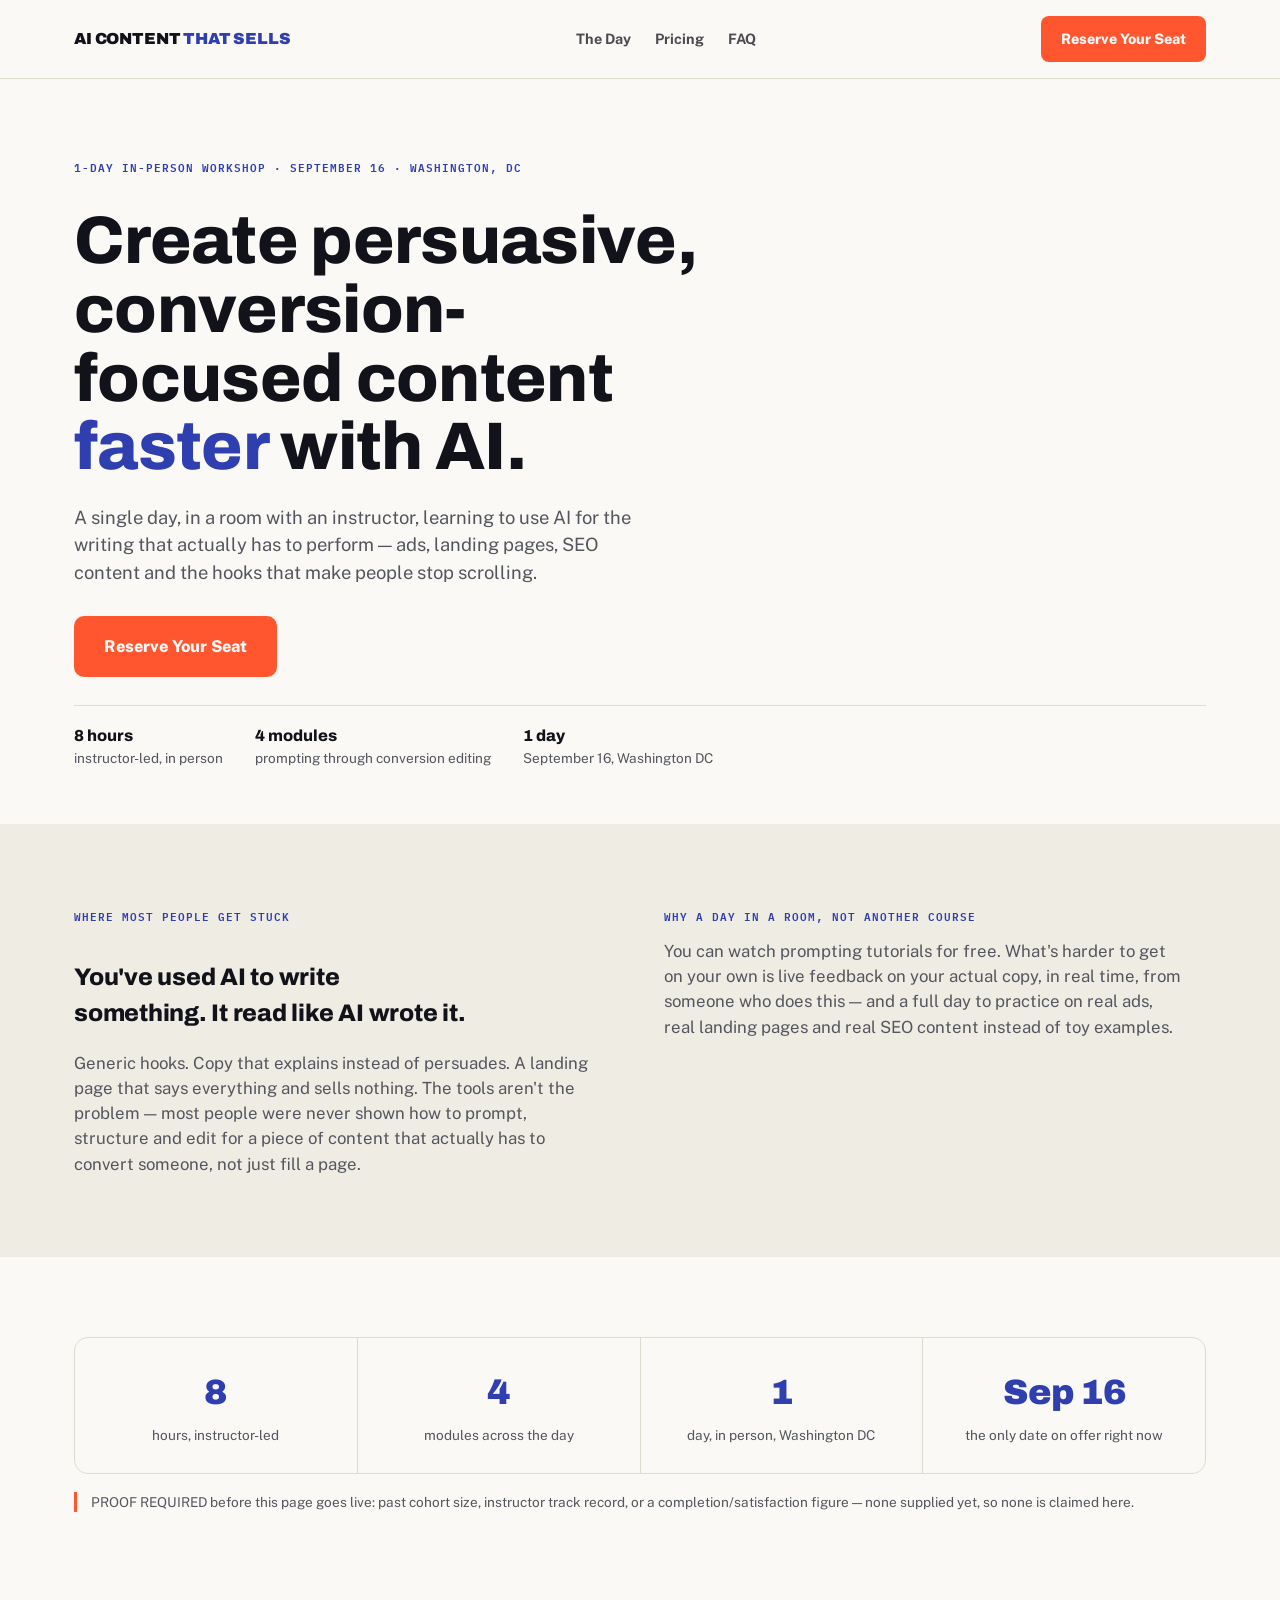
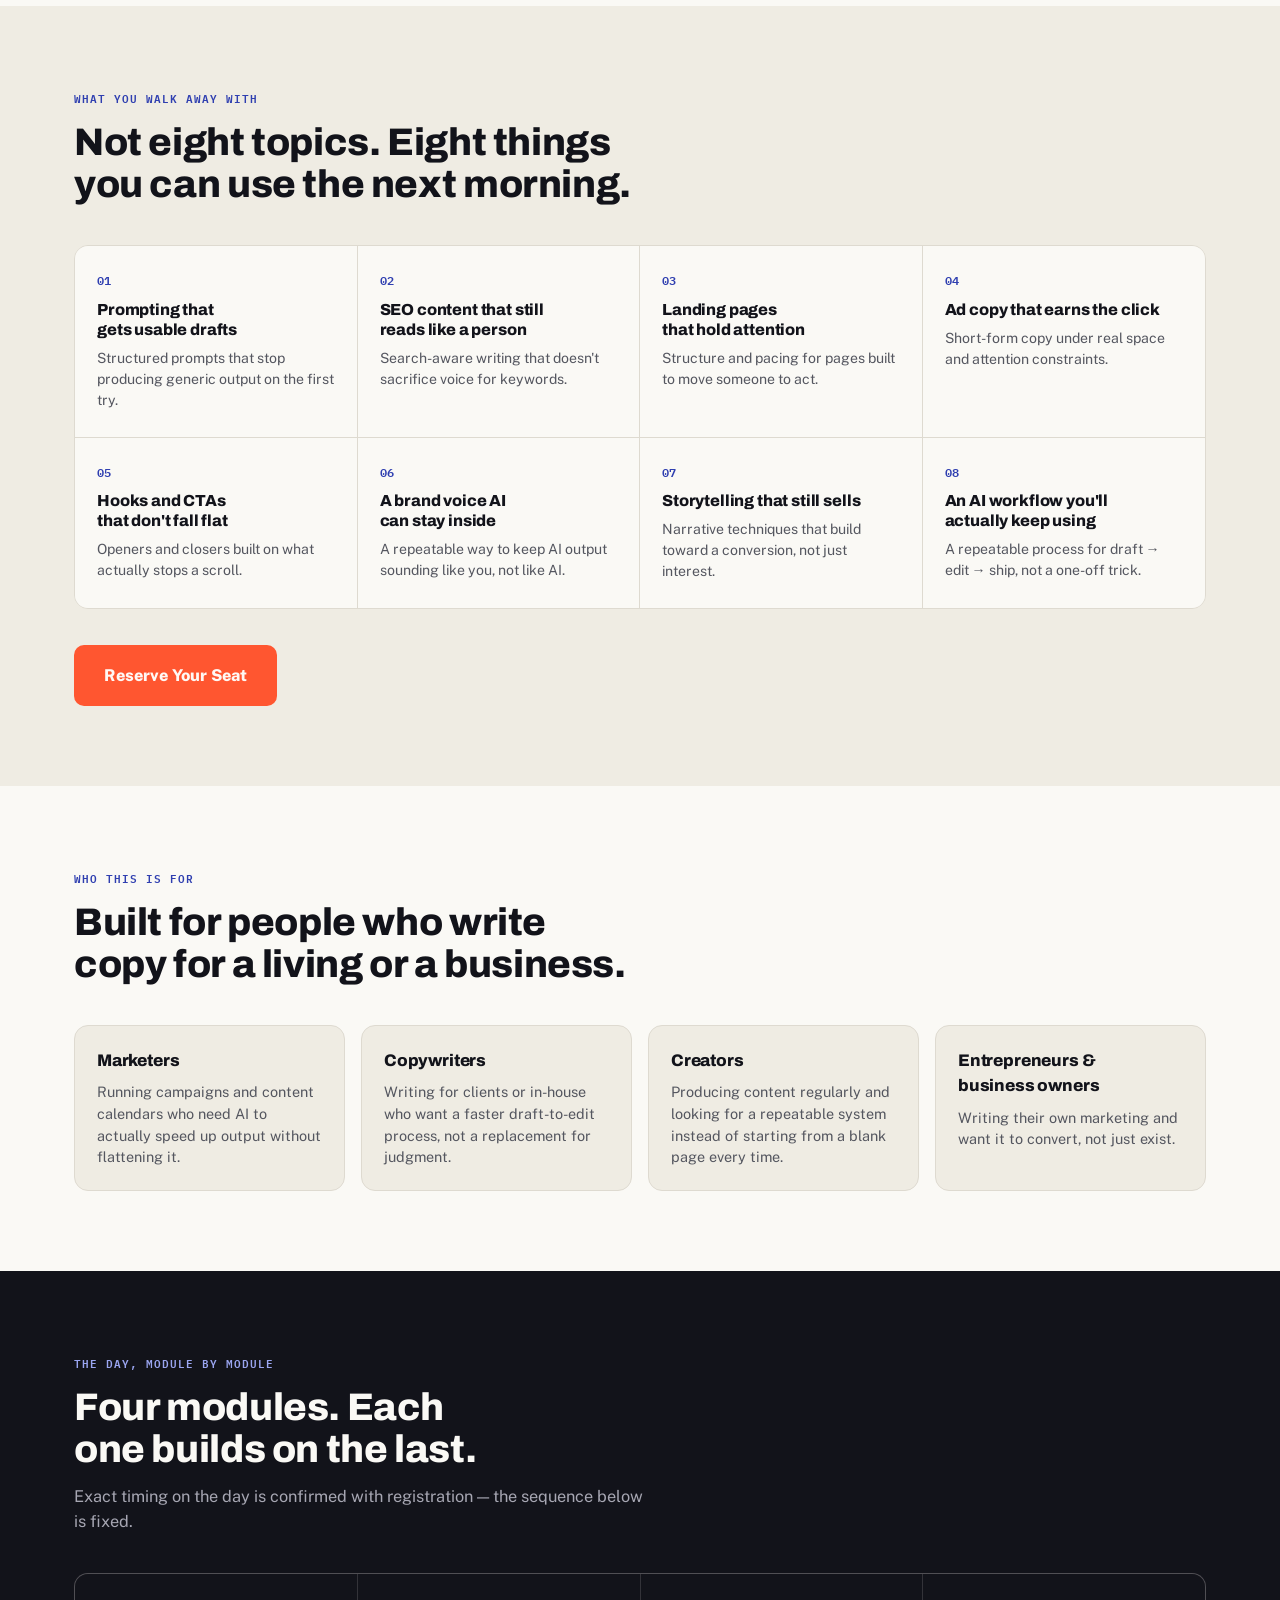
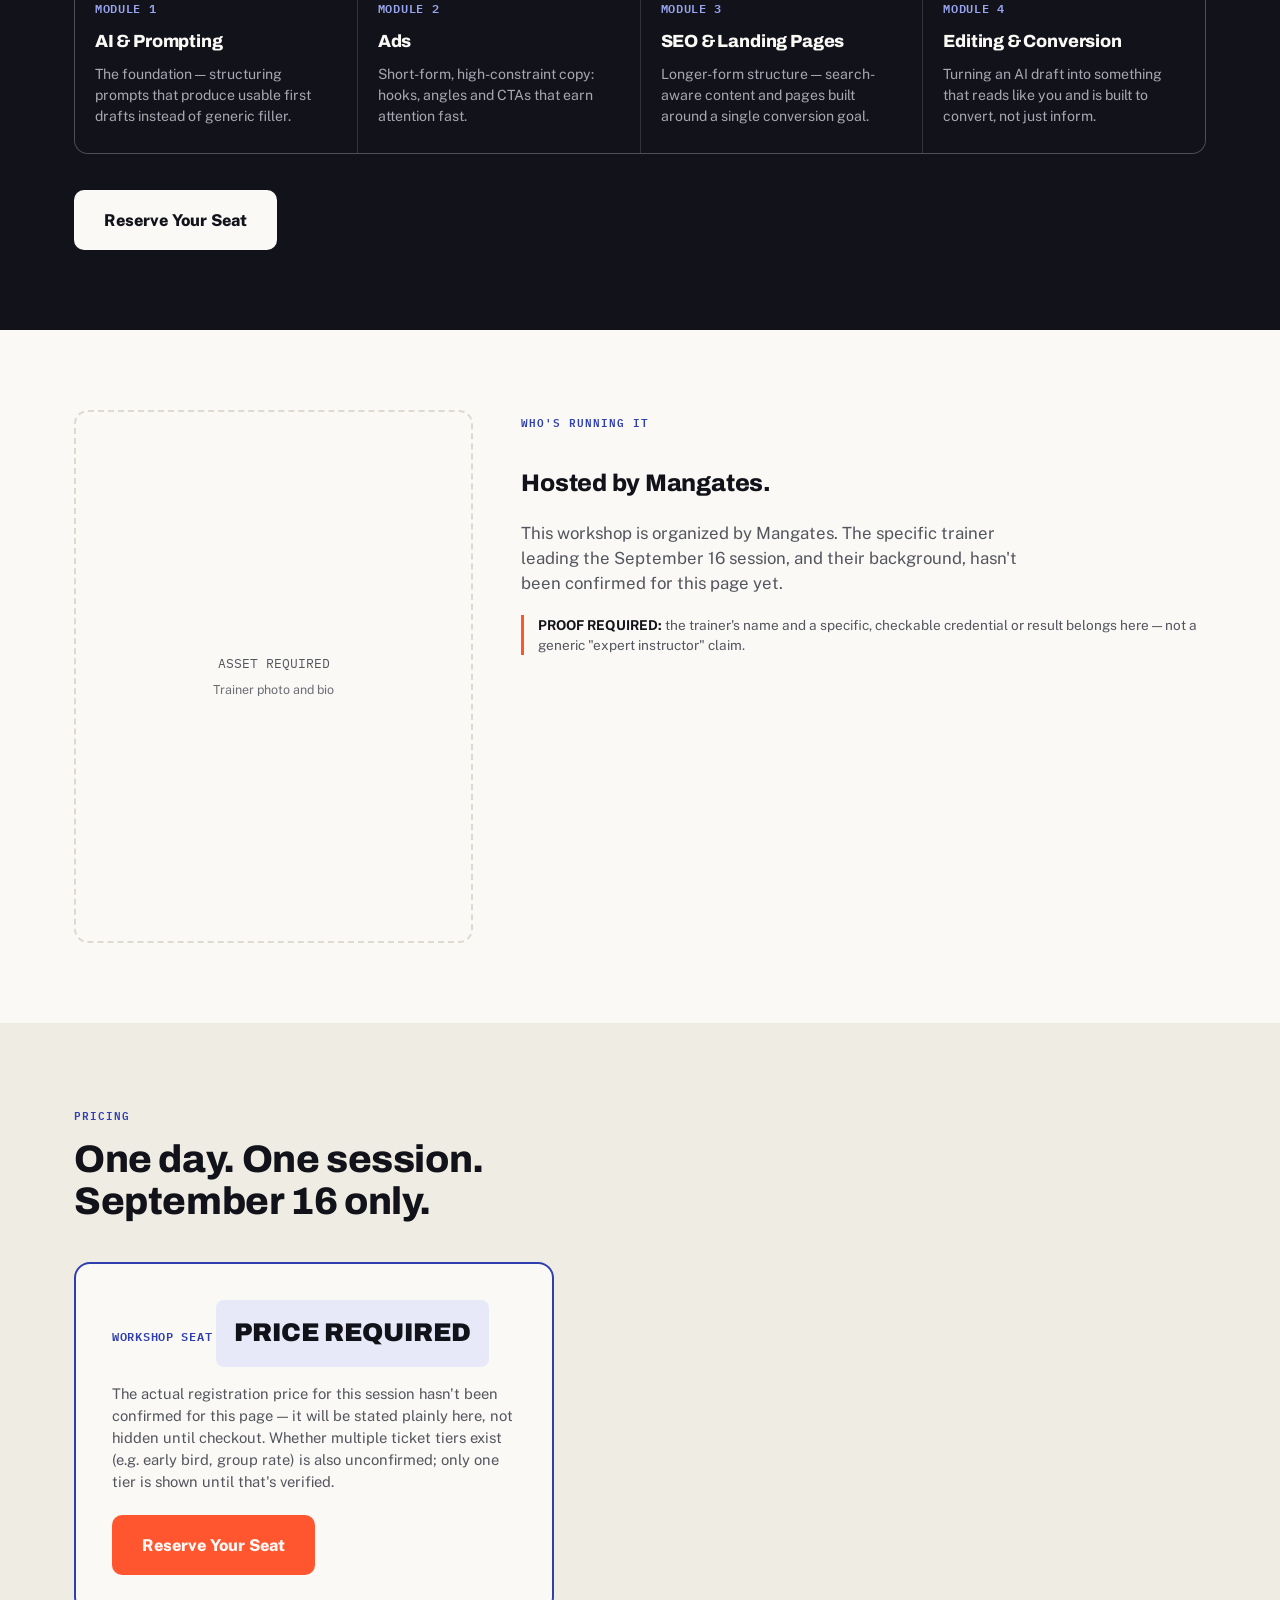
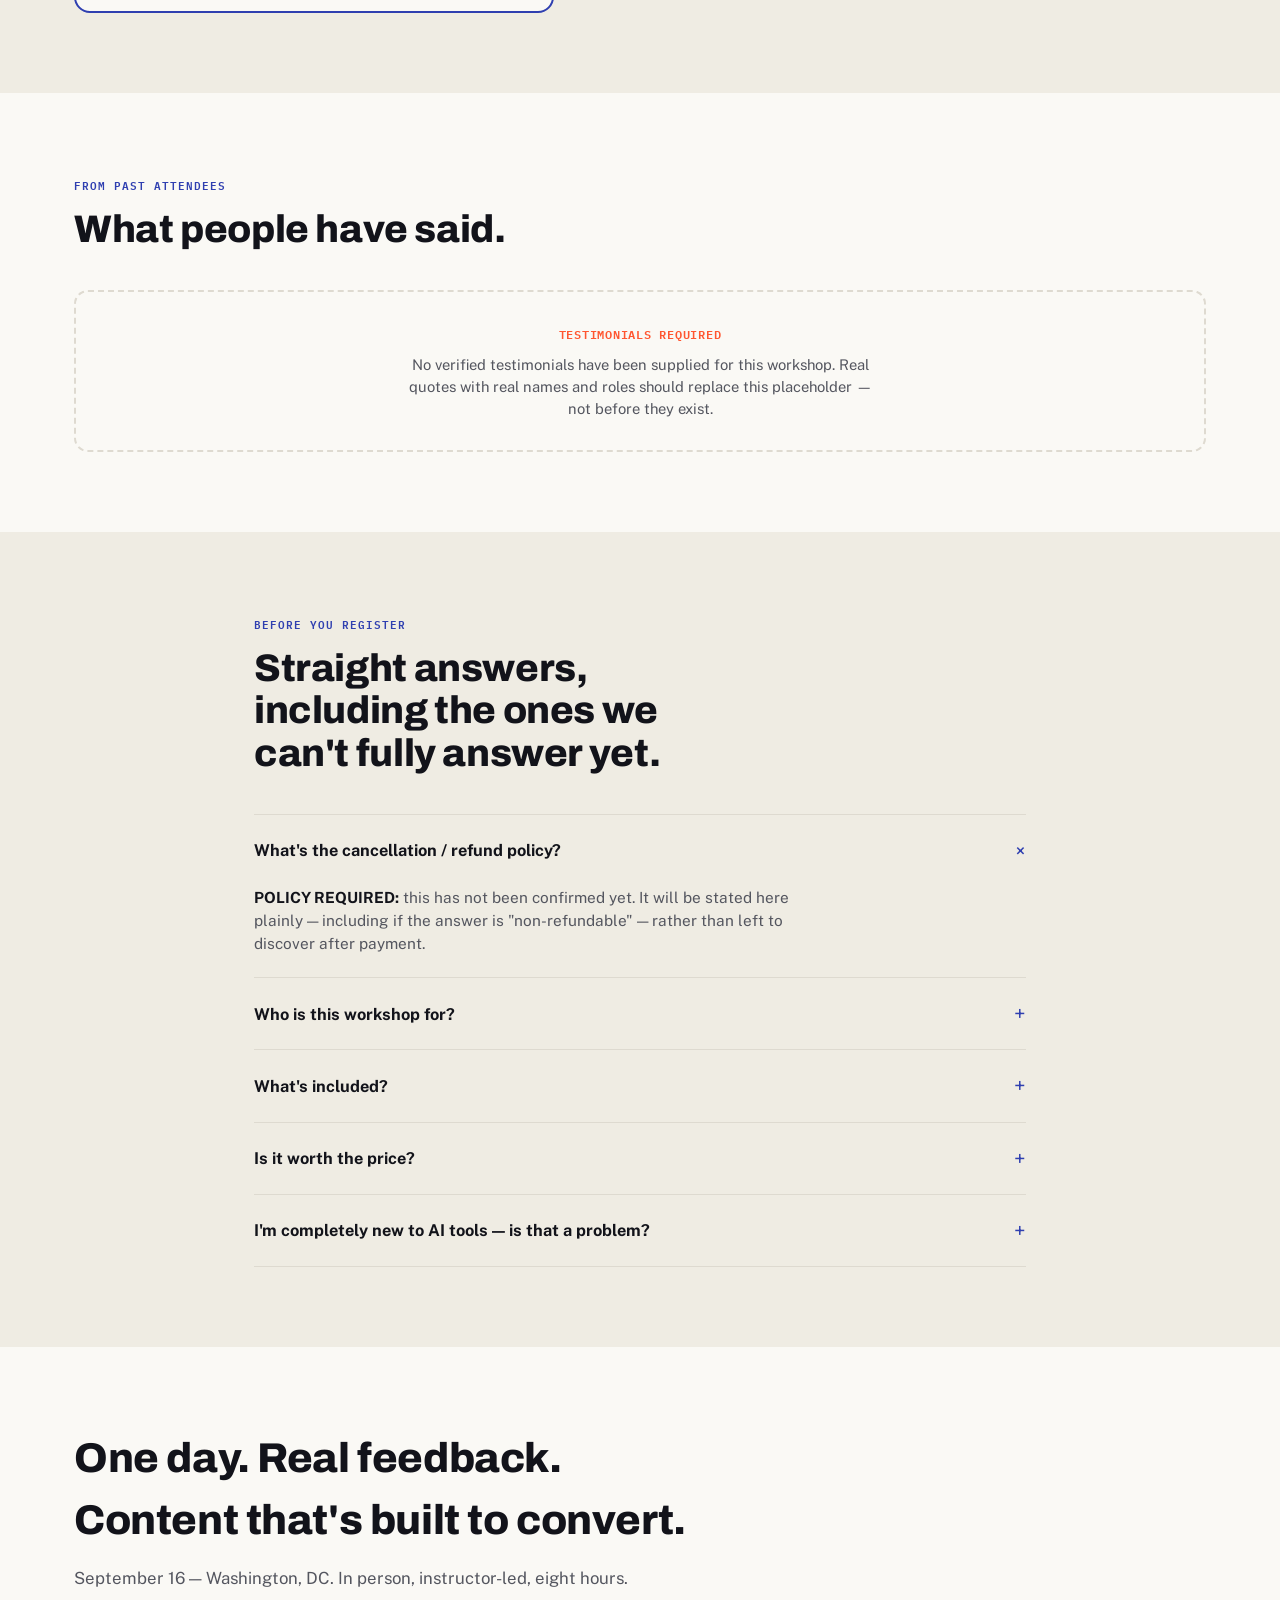
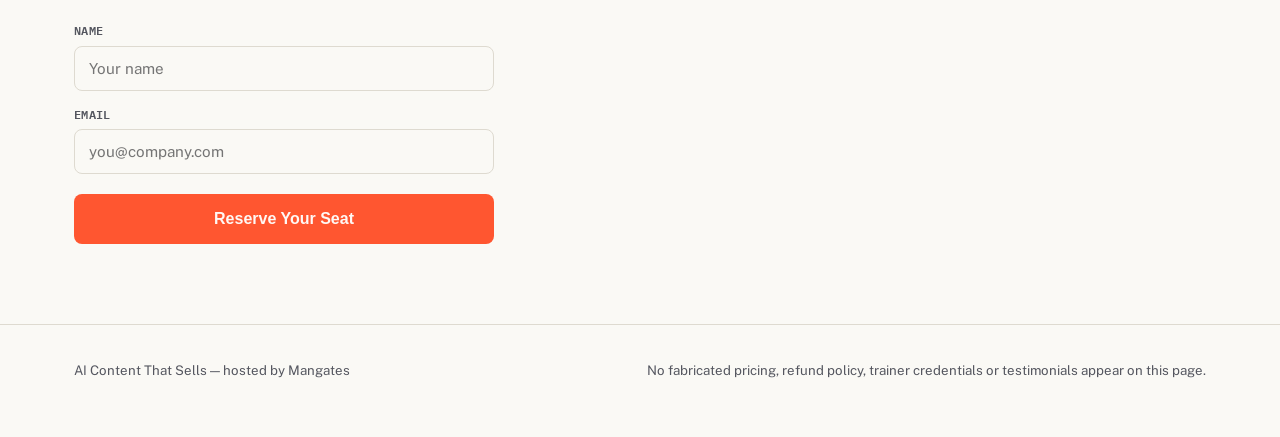
==== ai-content-that-sells.html @ 1273df40 "Add AI Content That Sells workshop landing page New page for a different offer -- a 1-day, in-person" ====
<!doctype html>
<html lang="en">
<head>
<meta charset="utf-8">
<meta name="viewport" content="width=device-width,initial-scale=1">
<title>AI Content That Sells | 1-Day Workshop, Washington DC</title>
<meta name="description" content="A 1-day, instructor-led workshop on using AI to write persuasive, conversion-focused content — prompting, ads, SEO, landing pages and editing. September 16, Washington DC.">
<meta name="theme-color" content="#12131a">
<link rel="preconnect" href="https://fonts.googleapis.com">
<link rel="stylesheet" href="https://fonts.googleapis.com/css2?family=Archivo:ital,wght@0,600;0,700;0,800;0,900;1,700&family=Public+Sans:wght@400;500;600;700;800&family=IBM+Plex+Mono:wght@500;600&display=swap">
<link rel="stylesheet" href="css/ai-content-that-sells.css">
<script type="application/ld+json">
{
  "@context":"https://schema.org",
  "@type":"EducationEvent",
  "name":"AI Content That Sells",
  "description":"A 1-day, instructor-led workshop on using AI to write persuasive, conversion-focused content.",
  "startDate":"2026-09-16",
  "eventAttendanceMode":"https://schema.org/OfflineEventAttendanceMode",
  "location":{"@type":"Place","address":"Washington, DC"},
  "organizer":{"@type":"Organization","name":"Mangates"}
}
</script>
</head>
<body class="ac-body">

<header class="ac-header">
  <div class="ac-wrap ac-nav">
    <a class="ac-brand" href="#top">AI CONTENT <span>THAT SELLS</span></a>
    <nav class="ac-navlinks" aria-label="Primary">
      <a href="#arc">The Day</a>
      <a href="#pricing">Pricing</a>
      <a href="#faq">FAQ</a>
    </nav>
    <a class="ac-cta" href="#reserve">Reserve Your Seat</a>
  </div>
</header>

<main id="top">

<!-- ============ HERO ============ -->
<section class="ac-hero">
  <div class="ac-wrap">
    <span class="ac-kicker">1-DAY IN-PERSON WORKSHOP · SEPTEMBER 16 · WASHINGTON, DC</span>
    <h1>Create persuasive, conversion-focused content <em>faster</em> with AI.</h1>
    <p class="ac-lede">A single day, in a room with an instructor, learning to use AI for the writing that actually has to perform — ads, landing pages, SEO content and the hooks that make people stop scrolling.</p>
    <div class="ac-hero-actions">
      <a class="ac-cta big" href="#reserve">Reserve Your Seat</a>
    </div>
    <div class="ac-hero-facts">
      <span><b>8 hours</b>instructor-led, in person</span>
      <span><b>4 modules</b>prompting through conversion editing</span>
      <span><b>1 day</b>September 16, Washington DC</span>
    </div>
  </div>
</section>

<!-- ============ PAIN & BRIDGE ============ -->
<section class="ac-section dim">
  <div class="ac-wrap ac-split">
    <div>
      <span class="ac-kicker">Where most people get stuck</span>
      <h2>You've used AI to write something. It read like AI wrote it.</h2>
      <p class="ac-body-lg">Generic hooks. Copy that explains instead of persuades. A landing page that says everything and sells nothing. The tools aren't the problem — most people were never shown how to prompt, structure and edit for a piece of content that actually has to convert someone, not just fill a page.</p>
    </div>
    <div>
      <span class="ac-kicker">Why a day in a room, not another course</span>
      <p class="ac-body-lg">You can watch prompting tutorials for free. What's harder to get on your own is live feedback on your actual copy, in real time, from someone who does this — and a full day to practice on real ads, real landing pages and real SEO content instead of toy examples.</p>
    </div>
  </div>
</section>

<!-- ============ PROOF / STRUCTURE BAR ============ -->
<section class="ac-section">
  <div class="ac-wrap">
    <div class="ac-stats">
      <div><b>8</b><span>hours, instructor-led</span></div>
      <div><b>4</b><span>modules across the day</span></div>
      <div><b>1</b><span>day, in person, Washington DC</span></div>
      <div><b>Sep 16</b><span>the only date on offer right now</span></div>
    </div>
    <p class="ac-asset-note">PROOF REQUIRED before this page goes live: past cohort size, instructor track record, or a completion/satisfaction figure — none supplied yet, so none is claimed here.</p>
  </div>
</section>

<!-- ============ VALUE STACK ============ -->
<section class="ac-section dim">
  <div class="ac-wrap">
    <div class="ac-head">
      <span class="ac-kicker">What you walk away with</span>
      <h2>Not eight topics. Eight things you can use the next morning.</h2>
    </div>
    <div class="ac-stack">
      <article><i>01</i><h3>Prompting that gets usable drafts</h3><p>Structured prompts that stop producing generic output on the first try.</p></article>
      <article><i>02</i><h3>SEO content that still reads like a person</h3><p>Search-aware writing that doesn't sacrifice voice for keywords.</p></article>
      <article><i>03</i><h3>Landing pages that hold attention</h3><p>Structure and pacing for pages built to move someone to act.</p></article>
      <article><i>04</i><h3>Ad copy that earns the click</h3><p>Short-form copy under real space and attention constraints.</p></article>
      <article><i>05</i><h3>Hooks and CTAs that don't fall flat</h3><p>Openers and closers built on what actually stops a scroll.</p></article>
      <article><i>06</i><h3>A brand voice AI can stay inside</h3><p>A repeatable way to keep AI output sounding like you, not like AI.</p></article>
      <article><i>07</i><h3>Storytelling that still sells</h3><p>Narrative techniques that build toward a conversion, not just interest.</p></article>
      <article><i>08</i><h3>An AI workflow you'll actually keep using</h3><p>A repeatable process for draft → edit → ship, not a one-off trick.</p></article>
    </div>
    <div class="ac-cta-row">
      <a class="ac-cta big" href="#reserve">Reserve Your Seat</a>
    </div>
  </div>
</section>

<!-- ============ WHO THIS IS FOR ============ -->
<section class="ac-section">
  <div class="ac-wrap">
    <div class="ac-head">
      <span class="ac-kicker">Who this is for</span>
      <h2>Built for people who write copy for a living or a business.</h2>
    </div>
    <div class="ac-audience">
      <article><h3>Marketers</h3><p>Running campaigns and content calendars who need AI to actually speed up output without flattening it.</p></article>
      <article><h3>Copywriters</h3><p>Writing for clients or in-house who want a faster draft-to-edit process, not a replacement for judgment.</p></article>
      <article><h3>Creators</h3><p>Producing content regularly and looking for a repeatable system instead of starting from a blank page every time.</p></article>
      <article><h3>Entrepreneurs & business owners</h3><p>Writing their own marketing and want it to convert, not just exist.</p></article>
    </div>
  </div>
</section>

<!-- ============ THE ARC ============ -->
<section class="ac-section dark" id="arc">
  <div class="ac-wrap">
    <div class="ac-head">
      <span class="ac-kicker">The day, module by module</span>
      <h2>Four modules. Each one builds on the last.</h2>
      <p>Exact timing on the day is confirmed with registration — the sequence below is fixed.</p>
    </div>
    <div class="ac-arc">
      <article><i>Module 1</i><h3>AI & Prompting</h3><p>The foundation — structuring prompts that produce usable first drafts instead of generic filler.</p></article>
      <article><i>Module 2</i><h3>Ads</h3><p>Short-form, high-constraint copy: hooks, angles and CTAs that earn attention fast.</p></article>
      <article><i>Module 3</i><h3>SEO & Landing Pages</h3><p>Longer-form structure — search-aware content and pages built around a single conversion goal.</p></article>
      <article><i>Module 4</i><h3>Editing & Conversion</h3><p>Turning an AI draft into something that reads like you and is built to convert, not just inform.</p></article>
    </div>
    <div class="ac-cta-row">
      <a class="ac-cta big invert" href="#reserve">Reserve Your Seat</a>
    </div>
  </div>
</section>

<!-- ============ AUTHORITY ============ -->
<section class="ac-section">
  <div class="ac-wrap ac-split reverse">
    <div class="ac-photo-slot" aria-hidden="true">
      <span>ASSET REQUIRED<br><small>Trainer photo and bio</small></span>
    </div>
    <div>
      <span class="ac-kicker">Who's running it</span>
      <h2>Hosted by Mangates.</h2>
      <p class="ac-body-lg">This workshop is organized by Mangates. The specific trainer leading the September 16 session, and their background, hasn't been confirmed for this page yet.</p>
      <p class="ac-proof-inline"><b>PROOF REQUIRED:</b> the trainer's name and a specific, checkable credential or result belongs here — not a generic "expert instructor" claim.</p>
    </div>
  </div>
</section>

<!-- ============ PRICING ============ -->
<section class="ac-section dim" id="pricing">
  <div class="ac-wrap">
    <div class="ac-head">
      <span class="ac-kicker">Pricing</span>
      <h2>One day. One session. September 16 only.</h2>
    </div>
    <div class="ac-price-card">
      <span class="ac-price-tag">Workshop seat</span>
      <div class="ac-price-amount">PRICE REQUIRED</div>
      <p>The actual registration price for this session hasn't been confirmed for this page — it will be stated plainly here, not hidden until checkout. Whether multiple ticket tiers exist (e.g. early bird, group rate) is also unconfirmed; only one tier is shown until that's verified.</p>
      <a class="ac-cta big" href="#reserve">Reserve Your Seat</a>
    </div>
  </div>
</section>

<!-- ============ SOCIAL PROOF ============ -->
<section class="ac-section">
  <div class="ac-wrap">
    <div class="ac-head">
      <span class="ac-kicker">From past attendees</span>
      <h2>What people have said.</h2>
    </div>
    <div class="ac-testimonial-slot">
      <span>TESTIMONIALS REQUIRED</span>
      <p>No verified testimonials have been supplied for this workshop. Real quotes with real names and roles should replace this placeholder — not before they exist.</p>
    </div>
  </div>
</section>

<!-- ============ RISK REVERSAL & FAQ ============ -->
<section class="ac-section dim" id="faq">
  <div class="ac-wrap" style="max-width:820px;">
    <div class="ac-head">
      <span class="ac-kicker">Before you register</span>
      <h2>Straight answers, including the ones we can't fully answer yet.</h2>
    </div>
    <div class="ac-faq">
      <details class="ac-faq-item" open>
        <summary>What's the cancellation / refund policy?</summary>
        <p><b>POLICY REQUIRED:</b> this has not been confirmed yet. It will be stated here plainly — including if the answer is "non-refundable" — rather than left to discover after payment.</p>
      </details>
      <details class="ac-faq-item">
        <summary>Who is this workshop for?</summary>
        <p>Marketers, copywriters, creators, entrepreneurs and business owners who write or oversee content and want to use AI for copy that has to convert, not just fill space.</p>
      </details>
      <details class="ac-faq-item">
        <summary>What's included?</summary>
        <p>8 hours of instructor-led, in-person training across four modules: AI & Prompting, Ads, SEO & Landing Pages, and Editing & Conversion. Whether materials, meals, or a certificate are included hasn't been confirmed for this page.</p>
      </details>
      <details class="ac-faq-item">
        <summary>Is it worth the price?</summary>
        <p>That's a fair question to ask before paying — and it's hard to answer honestly until the actual price and what's included are both confirmed. Once they are, this answer should be specific, not generic reassurance.</p>
      </details>
      <details class="ac-faq-item">
        <summary>I'm completely new to AI tools — is that a problem?</summary>
        <p>The day starts with prompting fundamentals in Module 1 before moving into applied writing, so no prior AI experience is assumed. It does assume you already write or oversee content in some form.</p>
      </details>
    </div>
  </div>
</section>

<!-- ============ FINAL CTA ============ -->
<section class="ac-section" id="reserve">
  <div class="ac-wrap">
    <div class="ac-final">
      <h2>One day. Real feedback. Content that's built to convert.</h2>
      <p>September 16 — Washington, DC. In person, instructor-led, eight hours.</p>
      <form class="ac-form" id="ac-demo-form">
        <div>
          <label for="ac-name">Name</label>
          <input id="ac-name" name="name" type="text" placeholder="Your name" required>
        </div>
        <div>
          <label for="ac-email">Email</label>
          <input id="ac-email" name="email" type="email" placeholder="you@company.com" required>
        </div>
        <button type="submit">Reserve Your Seat</button>
        <p class="ac-success" id="ac-success">Thanks — this demo form doesn't transmit or store information. A production version would route this to a real registration/payment process once pricing is confirmed.</p>
      </form>
    </div>
  </div>
</section>

</main>

<footer class="ac-footer">
  <div class="ac-wrap">
    <span>AI Content That Sells — hosted by Mangates</span>
    <span>No fabricated pricing, refund policy, trainer credentials or testimonials appear on this page.</span>
  </div>
</footer>

<script src="js/ai-content-that-sells.js"></script>
</body>
</html>
---- css/ai-content-that-sells.css ----
/* ============================================================
   AI Content That Sells — direct-response workshop system
   Display: Archivo / Body: Public Sans / Utility: IBM Plex Mono
   ============================================================ */

:root{
  --paper:#faf9f5;
  --paper-dim:#efece3;
  --ink:#12131a;
  --ink-soft:#54565f;
  --line:#dedad0;
  --brand:#2f3fb0;
  --brand-soft:#e8e9f8;
  --cta:#ff5630;
  --cta-ink:#fff8f5;
  --invert-bg:#12131a;
  --invert-text:#faf9f5;
  --invert-text-soft:#a7a7b3;
  --invert-line:rgba(250,249,245,.14);
  --max:1180px;
}

@media (prefers-color-scheme: dark){
  :root:not([data-theme="light"]){
    --paper:#121218;
    --paper-dim:#1a1a22;
    --ink:#f5f4ef;
    --ink-soft:#a9a9b3;
    --line:#33333d;
    --brand:#8b96e8;
    --brand-soft:#22243a;
    --cta:#ff6b48;
    --cta-ink:#1a0d08;
    --invert-bg:#08080b;
    --invert-text:#f5f4ef;
    --invert-text-soft:#8f8f9a;
    --invert-line:rgba(245,244,239,.12);
  }
}
:root[data-theme="dark"]{
  --paper:#121218;
  --paper-dim:#1a1a22;
  --ink:#f5f4ef;
  --ink-soft:#a9a9b3;
  --line:#33333d;
  --brand:#8b96e8;
  --brand-soft:#22243a;
  --cta:#ff6b48;
  --cta-ink:#1a0d08;
  --invert-bg:#08080b;
  --invert-text:#f5f4ef;
  --invert-text-soft:#8f8f9a;
  --invert-line:rgba(245,244,239,.12);
}

*{box-sizing:border-box;}
html{scroll-behavior:smooth;}
@media (prefers-reduced-motion: reduce){ html{scroll-behavior:auto;} }

body.ac-body{
  margin:0;background:var(--paper);color:var(--ink);
  font-family:"Public Sans","Helvetica Neue",Arial,sans-serif;
  -webkit-font-smoothing:antialiased;line-height:1.5;
}
.ac-wrap{max-width:var(--max);margin:0 auto;padding:0 24px;}
a{color:inherit;}
::selection{background:var(--cta);color:var(--cta-ink);}
a:focus-visible,button:focus-visible,input:focus-visible,textarea:focus-visible,summary:focus-visible{
  outline:3px solid var(--brand);outline-offset:2px;
}
h1,h2,h3{font-family:"Archivo",Arial,sans-serif;text-wrap:balance;font-weight:800;letter-spacing:-.01em;}

.ac-kicker{
  display:inline-flex;align-items:center;gap:8px;
  font-family:"IBM Plex Mono",ui-monospace,monospace;
  font-size:.7rem;letter-spacing:.09em;text-transform:uppercase;font-weight:600;
  color:var(--brand);margin-bottom:14px;
}
.ac-section.dark .ac-kicker{color:#9aa5f0;}

/* header */
.ac-header{
  position:sticky;top:0;z-index:40;
  background:color-mix(in srgb, var(--paper) 92%, transparent);
  backdrop-filter:blur(6px);border-bottom:1px solid var(--line);
}
.ac-nav{display:flex;align-items:center;justify-content:space-between;padding:16px 24px;gap:16px;}
.ac-brand{
  font-family:"Archivo",Arial,sans-serif;font-weight:900;font-size:1rem;
  text-decoration:none;text-transform:uppercase;letter-spacing:-.01em;
}
.ac-brand span{color:var(--brand);}
.ac-navlinks{display:flex;gap:24px;font-size:.9rem;font-weight:700;}
.ac-navlinks a{text-decoration:none;opacity:.75;}
.ac-navlinks a:hover{opacity:1;}
@media (max-width:820px){ .ac-navlinks{display:none;} }

.ac-cta{
  display:inline-flex;align-items:center;gap:8px;
  background:var(--cta);color:var(--cta-ink);
  padding:12px 20px;border-radius:8px;
  font-weight:800;font-size:.9rem;text-decoration:none;white-space:nowrap;
  border:none;cursor:pointer;transition:transform .15s ease, filter .15s ease;
}
.ac-cta:hover{filter:brightness(1.08);transform:translateY(-1px);}
.ac-cta.big{padding:18px 30px;font-size:1.02rem;border-radius:10px;}
.ac-cta.invert{background:var(--invert-text);color:var(--invert-bg);}

.ac-cta-row{margin-top:36px;}

/* hero */
.ac-hero{padding:76px 0 56px;}
.ac-hero h1{
  font-size:clamp(2.4rem,5.6vw,4.2rem);line-height:1.02;margin:18px 0 22px;max-width:16ch;
}
.ac-hero h1 em{font-style:normal;color:var(--brand);}
.ac-lede{font-size:1.15rem;color:var(--ink-soft);max-width:52ch;margin:0 0 30px;}
.ac-hero-actions{margin-bottom:28px;}
.ac-hero-facts{
  display:flex;gap:32px;flex-wrap:wrap;border-top:1px solid var(--line);padding-top:18px;
  font-size:.85rem;color:var(--ink-soft);
}
.ac-hero-facts b{display:block;color:var(--ink);font-size:1rem;font-weight:800;font-family:"Archivo",Arial,sans-serif;}

/* sections */
.ac-section{padding:80px 0;}
.ac-section.dim{background:var(--paper-dim);}
.ac-section.dark{background:var(--invert-bg);color:var(--invert-text);}
.ac-section.dark p{color:var(--invert-text-soft);}
.ac-head{max-width:58ch;margin-bottom:40px;}
.ac-head h2{font-size:clamp(1.8rem,3.2vw,2.4rem);line-height:1.1;margin:0 0 14px;}
.ac-head p{font-size:1.02rem;color:var(--ink-soft);margin:0;}
.ac-section.dark .ac-head p{color:var(--invert-text-soft);}

.ac-split{display:grid;grid-template-columns:1fr 1fr;gap:48px;align-items:start;}
.ac-split.reverse{grid-template-columns:.7fr 1.2fr;}
.ac-body-lg{font-size:1.05rem;color:var(--ink-soft);max-width:52ch;margin:0;}
@media (max-width:840px){ .ac-split,.ac-split.reverse{grid-template-columns:1fr;} }

/* stats bar */
.ac-stats{
  display:grid;grid-template-columns:repeat(4,1fr);gap:1px;
  background:var(--line);border:1px solid var(--line);border-radius:14px;overflow:hidden;
}
.ac-stats div{background:var(--paper);padding:28px 20px;text-align:center;}
.ac-stats b{display:block;font-family:"Archivo",Arial,sans-serif;font-size:2.2rem;font-weight:900;color:var(--brand);}
.ac-stats span{display:block;margin-top:6px;font-size:.85rem;color:var(--ink-soft);}
@media (max-width:760px){ .ac-stats{grid-template-columns:repeat(2,1fr);} }

.ac-asset-note{
  margin-top:18px;font-size:.85rem;color:var(--ink-soft);
  border-left:3px solid var(--cta);padding-left:14px;
}

/* value stack */
.ac-stack{display:grid;grid-template-columns:repeat(4,1fr);gap:0;border:1px solid var(--line);border-radius:14px;overflow:hidden;}
.ac-stack article{padding:26px 22px;border-right:1px solid var(--line);border-bottom:1px solid var(--line);background:var(--paper);}
.ac-stack article:nth-child(4n){border-right:none;}
.ac-stack article:nth-last-child(-n+4){border-bottom:none;}
.ac-stack i{display:block;font-style:normal;font-family:"IBM Plex Mono",monospace;font-size:.72rem;color:var(--brand);font-weight:600;margin-bottom:10px;}
.ac-stack h3{font-size:1rem;margin:0 0 8px;line-height:1.25;}
.ac-stack p{margin:0;font-size:.88rem;color:var(--ink-soft);}
@media (max-width:960px){
  .ac-stack{grid-template-columns:repeat(2,1fr);}
  .ac-stack article:nth-child(4n){border-right:1px solid var(--line);}
  .ac-stack article:nth-child(2n){border-right:none;}
  .ac-stack article:nth-last-child(-n+4){border-bottom:1px solid var(--line);}
  .ac-stack article:nth-last-child(-n+2){border-bottom:none;}
}
@media (max-width:600px){
  .ac-stack{grid-template-columns:1fr;}
  .ac-stack article{border-right:none !important;border-bottom:1px solid var(--line) !important;}
  .ac-stack article:last-child{border-bottom:none !important;}
}

/* audience cards */
.ac-audience{display:grid;grid-template-columns:repeat(4,1fr);gap:16px;}
.ac-audience article{background:var(--paper-dim);border:1px solid var(--line);border-radius:14px;padding:22px;}
.ac-audience h3{font-size:1.05rem;margin:0 0 8px;}
.ac-audience p{margin:0;font-size:.9rem;color:var(--ink-soft);}
@media (max-width:900px){ .ac-audience{grid-template-columns:repeat(2,1fr);} }
@media (max-width:560px){ .ac-audience{grid-template-columns:1fr;} }

/* arc */
.ac-arc{display:grid;grid-template-columns:repeat(4,1fr);gap:1px;background:var(--invert-line);border:1px solid var(--invert-line);border-radius:14px;overflow:hidden;}
.ac-arc article{background:var(--invert-bg);padding:26px 20px;}
.ac-arc i{display:block;font-style:normal;font-family:"IBM Plex Mono",monospace;font-size:.72rem;letter-spacing:.06em;text-transform:uppercase;color:#9aa5f0;font-weight:600;margin-bottom:12px;}
.ac-arc h3{font-size:1.1rem;margin:0 0 8px;color:var(--invert-text);}
.ac-arc p{margin:0;font-size:.88rem;color:var(--invert-text-soft);}
@media (max-width:900px){ .ac-arc{grid-template-columns:repeat(2,1fr);} }
@media (max-width:560px){ .ac-arc{grid-template-columns:1fr;} }

/* authority photo slot */
.ac-photo-slot{
  aspect-ratio:3/4;border:2px dashed var(--line);border-radius:14px;
  display:flex;align-items:center;justify-content:center;text-align:center;padding:24px;
  font-family:"IBM Plex Mono",monospace;font-size:.8rem;color:var(--ink-soft);
}
.ac-photo-slot small{font-family:"Public Sans",sans-serif;font-size:.78rem;display:block;margin-top:8px;opacity:.85;}
.ac-proof-inline{font-size:.85rem;color:var(--ink-soft);border-left:3px solid var(--cta);padding-left:14px;margin-top:18px;}
.ac-proof-inline b{color:var(--ink);}

/* pricing */
.ac-price-card{
  max-width:480px;background:var(--paper);border:2px solid var(--brand);border-radius:16px;
  padding:36px;text-align:left;
}
.ac-price-tag{display:inline-block;font-family:"IBM Plex Mono",monospace;font-size:.75rem;text-transform:uppercase;letter-spacing:.06em;color:var(--brand);font-weight:600;margin-bottom:12px;}
.ac-price-amount{
  font-family:"Archivo",Arial,sans-serif;font-weight:900;font-size:1.6rem;color:var(--ink);
  background:var(--brand-soft);border-radius:8px;padding:14px 18px;margin-bottom:16px;display:inline-block;
}
.ac-price-card p{font-size:.92rem;color:var(--ink-soft);margin:0 0 22px;}

/* testimonial slot */
.ac-testimonial-slot{
  border:2px dashed var(--line);border-radius:14px;padding:30px;text-align:center;
  color:var(--ink-soft);
}
.ac-testimonial-slot span{
  display:inline-block;font-family:"IBM Plex Mono",monospace;font-size:.78rem;
  letter-spacing:.06em;text-transform:uppercase;color:var(--cta);font-weight:600;margin-bottom:10px;
}
.ac-testimonial-slot p{margin:0;font-size:.92rem;max-width:52ch;margin:0 auto;}

/* faq */
.ac-faq{border-top:1px solid var(--line);}
.ac-faq-item{border-bottom:1px solid var(--line);}
.ac-faq-item summary{
  cursor:pointer;list-style:none;display:flex;align-items:center;justify-content:space-between;
  padding:20px 0;font-weight:700;font-size:1.02rem;
}
.ac-faq-item summary::-webkit-details-marker{display:none;}
.ac-faq-item summary::after{content:"+";font-size:1.3rem;font-weight:400;color:var(--brand);transition:transform .2s ease;}
.ac-faq-item[open] summary::after{transform:rotate(45deg);}
.ac-faq-item p{margin:0 0 22px;color:var(--ink-soft);max-width:64ch;font-size:.96rem;}
.ac-faq-item p b{color:var(--ink);}

/* final */
.ac-final{max-width:640px;}
.ac-final h2{font-size:clamp(1.9rem,3.6vw,2.6rem);margin:0 0 14px;}
.ac-final p{font-size:1.05rem;color:var(--ink-soft);margin:0 0 30px;}
.ac-form{display:flex;flex-direction:column;gap:14px;max-width:420px;}
.ac-form label{font-size:.78rem;font-family:"IBM Plex Mono",monospace;font-weight:600;letter-spacing:.03em;text-transform:uppercase;color:var(--ink-soft);display:block;margin-bottom:6px;}
.ac-form input{
  width:100%;padding:13px 14px;border-radius:8px;border:1px solid var(--line);
  background:var(--paper);color:var(--ink);font-size:.95rem;font-family:"Public Sans",sans-serif;
}
.ac-form button{
  margin-top:6px;background:var(--cta);color:var(--cta-ink);border:none;
  padding:16px 22px;border-radius:8px;font-weight:800;font-size:1rem;cursor:pointer;
  transition:transform .15s ease, filter .15s ease;
}
.ac-form button:hover{filter:brightness(1.08);transform:translateY(-1px);}
.ac-success{display:none;margin-top:6px;font-size:.88rem;color:var(--brand);font-weight:600;}
.ac-success.show{display:block;}

/* footer */
.ac-footer{padding:36px 0 56px;font-size:.83rem;color:var(--ink-soft);border-top:1px solid var(--line);}
.ac-footer .ac-wrap{display:flex;justify-content:space-between;flex-wrap:wrap;gap:10px;}

@media (max-width:640px){ .ac-section{padding:52px 0;} }
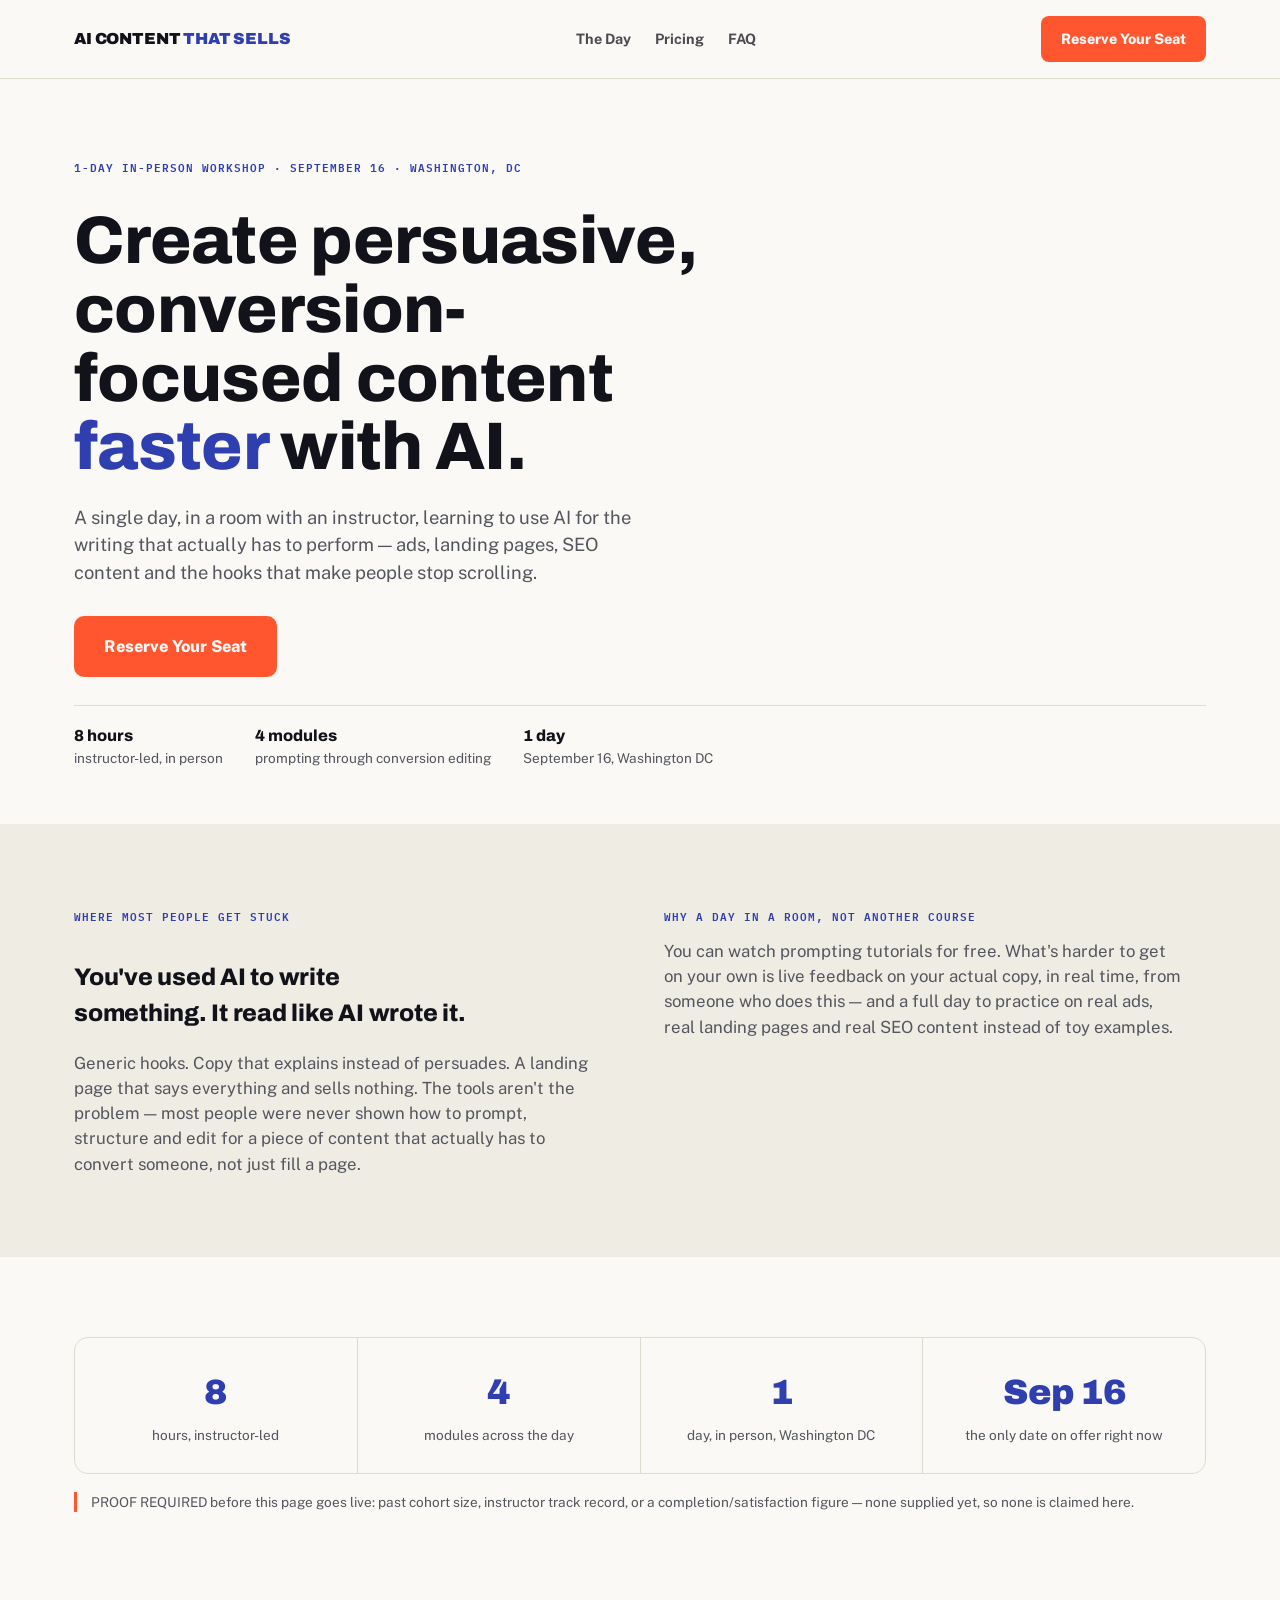
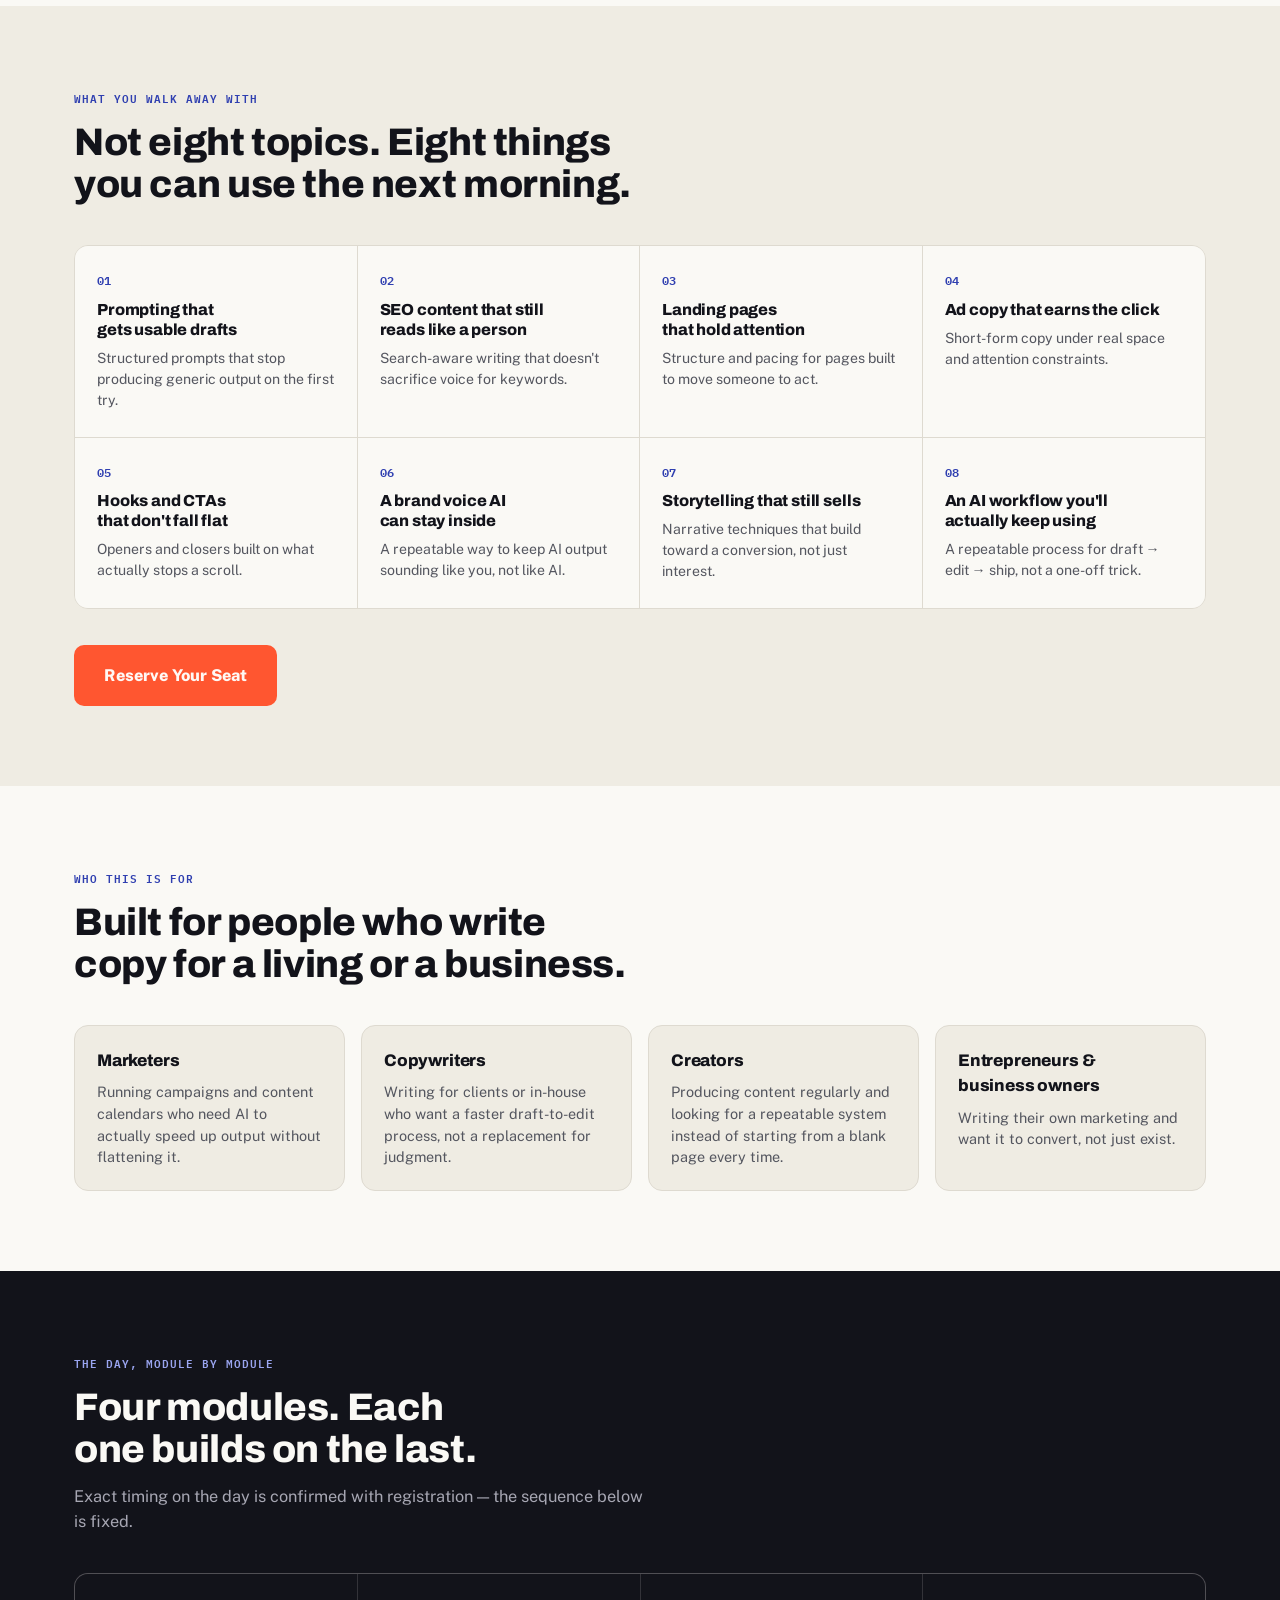
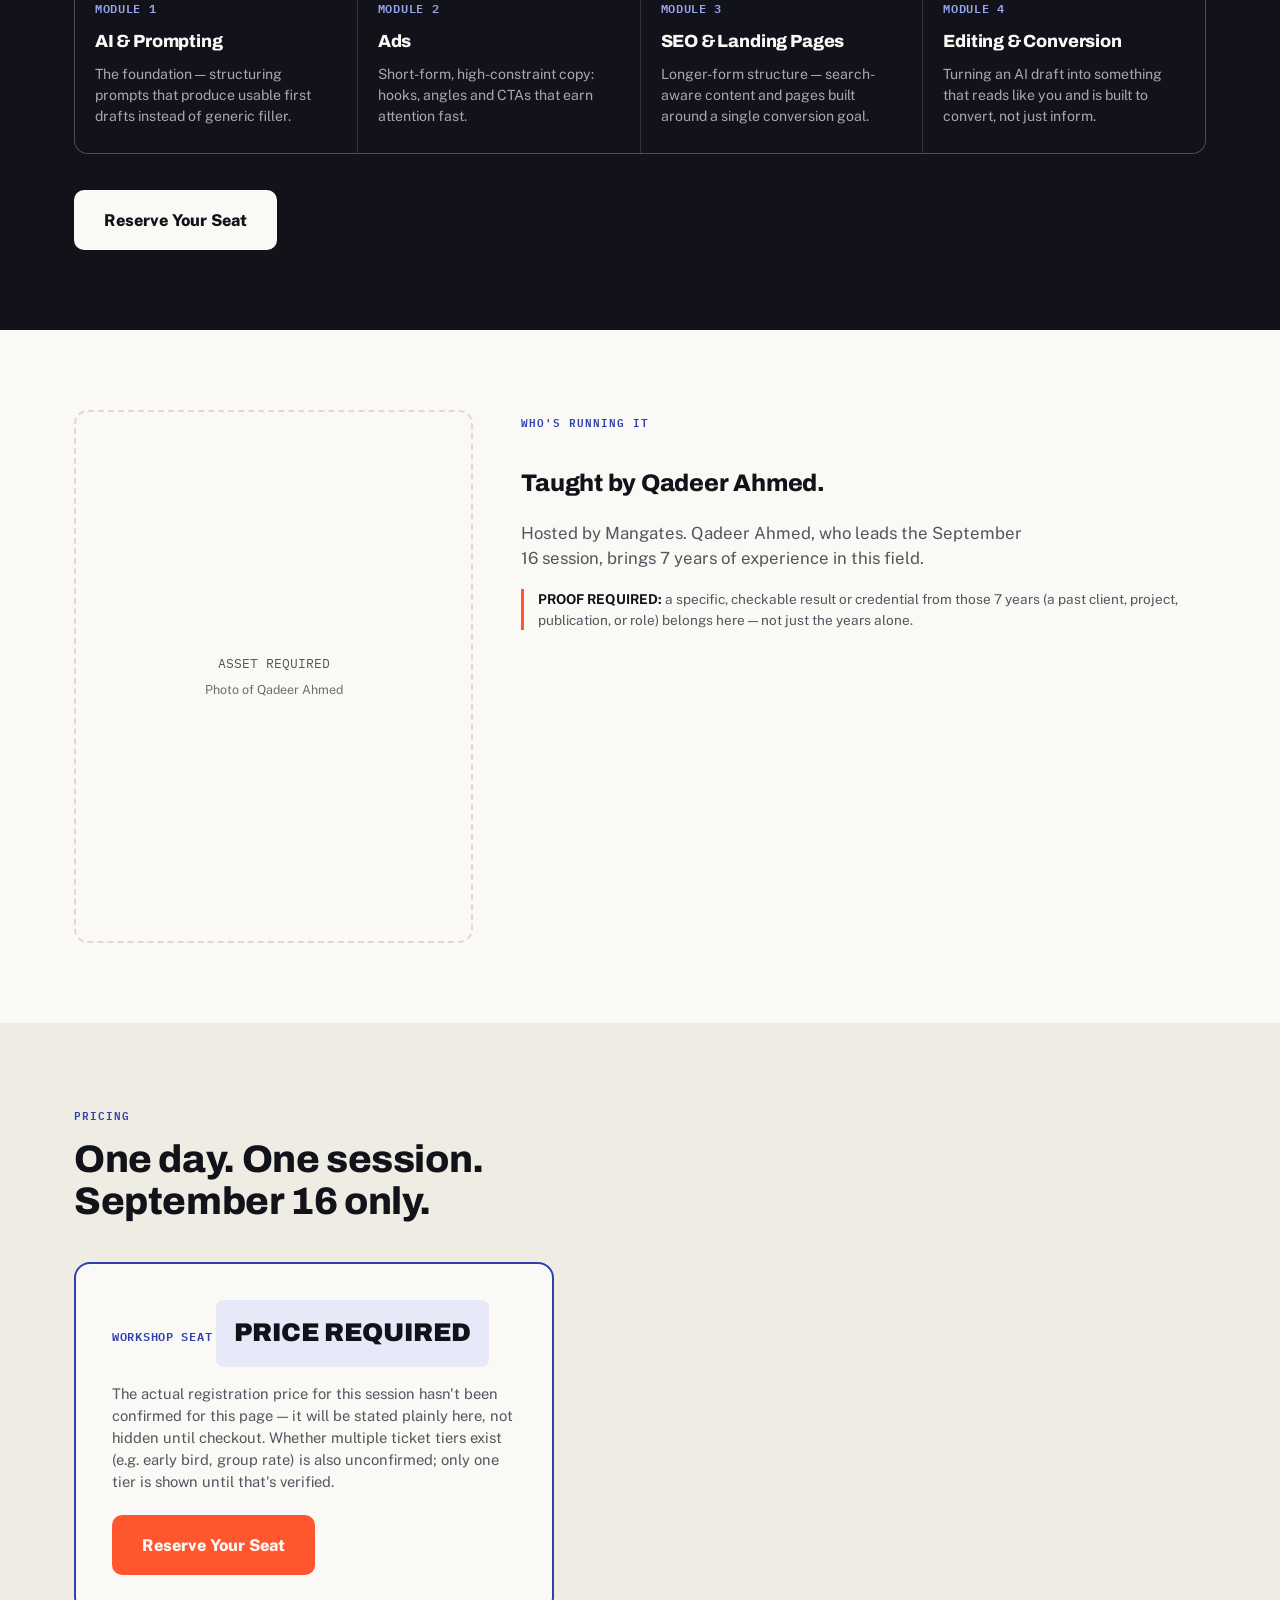
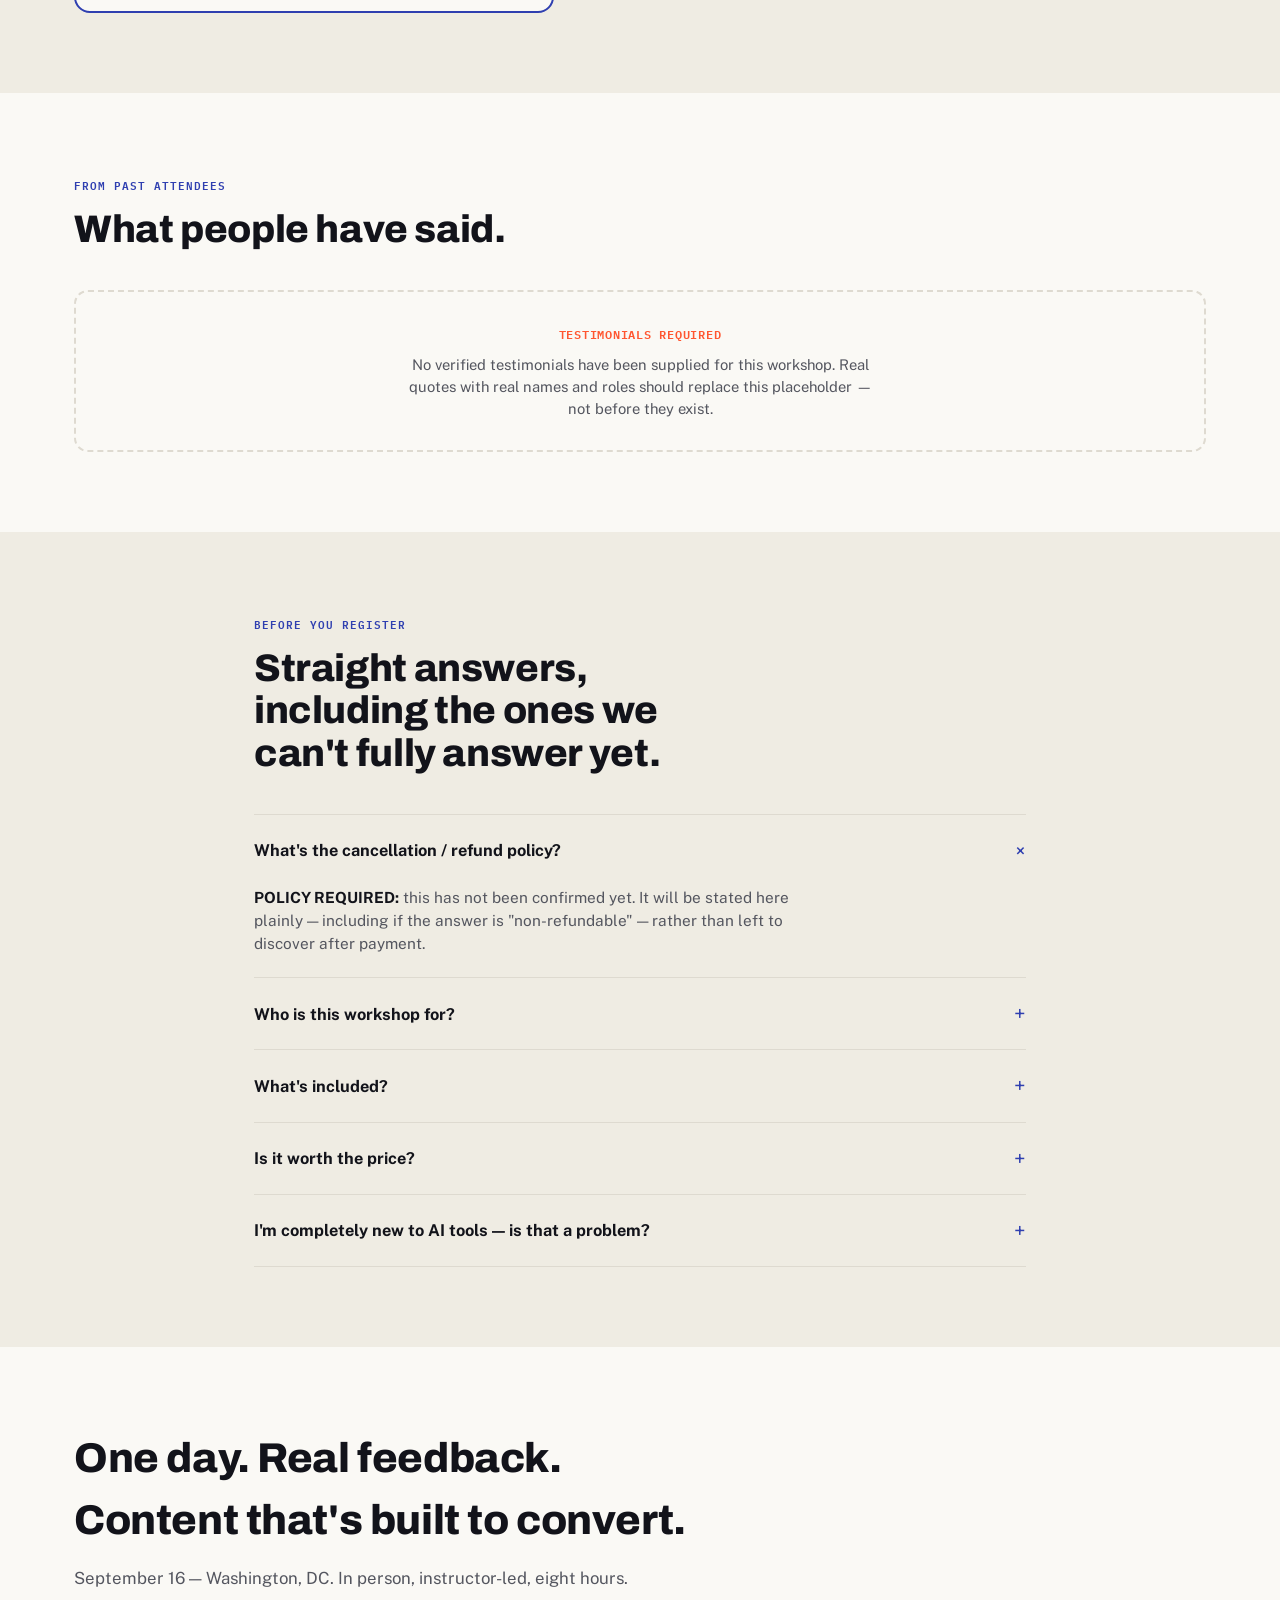
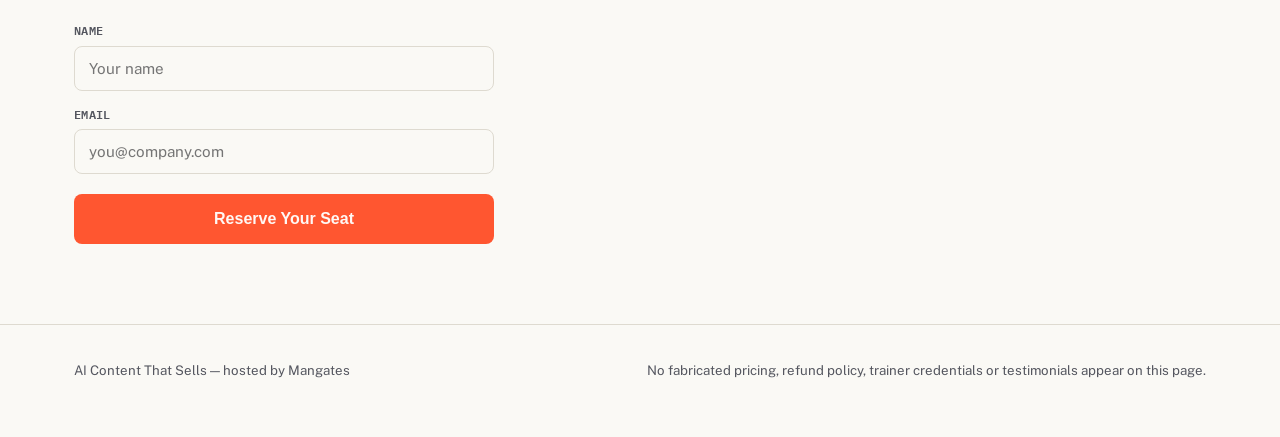
==== commit 04550aa3: "Attribute the workshop trainer to Qadeer Ahmed Add his name and 7 years of experience to the authori" ====
--- a/ai-content-that-sells.html
+++ b/ai-content-that-sells.html
@@ -18,7 +18,8 @@
   "startDate":"2026-09-16",
   "eventAttendanceMode":"https://schema.org/OfflineEventAttendanceMode",
   "location":{"@type":"Place","address":"Washington, DC"},
-  "organizer":{"@type":"Organization","name":"Mangates"}
+  "organizer":{"@type":"Organization","name":"Mangates"},
+  "performer":{"@type":"Person","name":"Qadeer Ahmed"}
 }
 </script>
 </head>
@@ -146,13 +147,13 @@
 <section class="ac-section">
   <div class="ac-wrap ac-split reverse">
     <div class="ac-photo-slot" aria-hidden="true">
-      <span>ASSET REQUIRED<br><small>Trainer photo and bio</small></span>
+      <span>ASSET REQUIRED<br><small>Photo of Qadeer Ahmed</small></span>
     </div>
     <div>
       <span class="ac-kicker">Who's running it</span>
-      <h2>Hosted by Mangates.</h2>
-      <p class="ac-body-lg">This workshop is organized by Mangates. The specific trainer leading the September 16 session, and their background, hasn't been confirmed for this page yet.</p>
-      <p class="ac-proof-inline"><b>PROOF REQUIRED:</b> the trainer's name and a specific, checkable credential or result belongs here — not a generic "expert instructor" claim.</p>
+      <h2>Taught by Qadeer Ahmed.</h2>
+      <p class="ac-body-lg">Hosted by Mangates. Qadeer Ahmed, who leads the September 16 session, brings 7 years of experience in this field.</p>
+      <p class="ac-proof-inline"><b>PROOF REQUIRED:</b> a specific, checkable result or credential from those 7 years (a past client, project, publication, or role) belongs here — not just the years alone.</p>
     </div>
   </div>
 </section>
